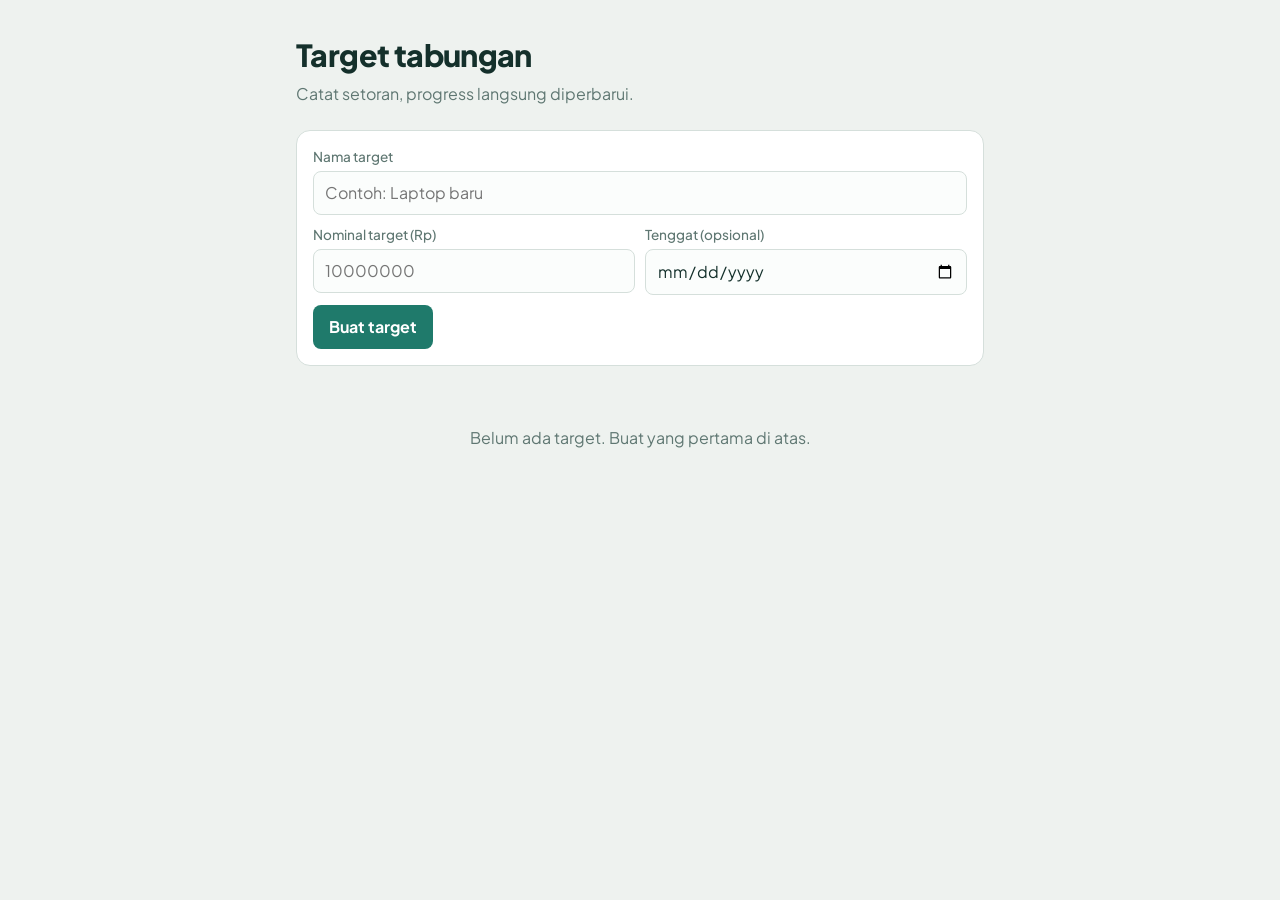
==== index.html @ 968ab819 "First Commit" ====
<!DOCTYPE html>
<html lang="id">
<head>
<meta charset="UTF-8">
<meta name="viewport" content="width=device-width, initial-scale=1">
<title>Target Tabungan</title>
<link rel="preconnect" href="https://fonts.googleapis.com">
<link href="https://fonts.googleapis.com/css2?family=Plus+Jakarta+Sans:wght@400;500;700;800&display=swap" rel="stylesheet">
<link rel="stylesheet" href="style.css">
</head>
<body>
<main>
  <h1>Target tabungan</h1>
  <p class="sub">Catat setoran, progress langsung diperbarui.</p>

  <form class="new-goal" id="goalForm">
    <div class="wide">
      <label for="gName">Nama target</label>
      <input id="gName" required maxlength="60" placeholder="Contoh: Laptop baru">
    </div>
    <div>
      <label for="gTarget">Nominal target (Rp)</label>
      <input id="gTarget" type="number" min="1" required placeholder="10000000">
    </div>
    <div>
      <label for="gDeadline">Tenggat (opsional)</label>
      <input id="gDeadline" type="date">
    </div>
    <div class="wide"><button type="submit">Buat target</button></div>
  </form>

  <section id="goals" aria-live="polite"></section>
</main>

<script src="index.js"></script>
</body>
</html>
---- style.css ----
:root {
    --bg: #eef2ef;
    --surface: #ffffff;
    --ink: #14302b;
    --muted: #5f7772;
    --line: #d5dfdb;
    --fill: #1f7a6b;
    --track: #dfe9e5;
    --coin: #e0a526;
    --danger: #b3412f;
  }
  * { box-sizing: border-box; }
  body {
    margin: 0;
    background: var(--bg);
    color: var(--ink);
    font-family: "Plus Jakarta Sans", system-ui, sans-serif;
    line-height: 1.5;
  }
  main { max-width: 720px; margin: 0 auto; padding: 32px 16px 64px; }
  h1 { font-size: 1.9rem; font-weight: 800; margin: 0 0 4px; letter-spacing: -0.02em; }
  .sub { color: var(--muted); margin: 0 0 24px; }

  form.new-goal {
    display: grid;
    grid-template-columns: 1fr 1fr;
    gap: 10px;
    background: var(--surface);
    border: 1px solid var(--line);
    border-radius: 14px;
    padding: 16px;
    margin-bottom: 28px;
  }
  form.new-goal .wide { grid-column: 1 / -1; }
  label { display: block; font-size: .85rem; font-weight: 500; color: var(--muted); margin-bottom: 4px; }
  input {
    width: 100%;
    font: inherit;
    padding: 9px 11px;
    border: 1px solid var(--line);
    border-radius: 8px;
    background: #fbfdfc;
    color: var(--ink);
  }
  input:focus-visible, button:focus-visible { outline: 3px solid var(--coin); outline-offset: 1px; }
  button {
    font: inherit;
    font-weight: 700;
    cursor: pointer;
    border: 0;
    border-radius: 8px;
    padding: 10px 16px;
    background: var(--fill);
    color: #fff;
  }
  button.ghost { background: transparent; color: var(--muted); font-weight: 500; padding: 4px 8px; }
  button.ghost:hover { color: var(--danger); }
  button.alt { background: var(--track); color: var(--ink); }

  .goal {
    background: var(--surface);
    border: 1px solid var(--line);
    border-radius: 14px;
    padding: 18px;
    margin-bottom: 16px;
  }
  .goal.done { border-color: var(--coin); }
  .goal-head { display: flex; justify-content: space-between; align-items: baseline; gap: 12px; }
  .goal-head h2 { font-size: 1.15rem; margin: 0; }
  .badge { font-size: .8rem; font-weight: 700; background: var(--coin); color: #3d2b00; padding: 2px 10px; border-radius: 99px; }
  .amounts { margin: 10px 0 8px; display: flex; justify-content: space-between; flex-wrap: wrap; gap: 4px; }
  .saved { font-size: 1.5rem; font-weight: 800; letter-spacing: -0.01em; }
  .of { color: var(--muted); }
  .bar { height: 14px; background: var(--track); border-radius: 99px; overflow: hidden; }
  .bar > span {
    display: block;
    height: 100%;
    width: 0;
    background: var(--fill);
    border-radius: 99px;
    transition: width .5s ease;
  }
  .done .bar > span { background: var(--coin); }
  .meta { display: flex; justify-content: space-between; flex-wrap: wrap; gap: 4px; font-size: .88rem; color: var(--muted); margin-top: 8px; }

  .deposit { display: flex; gap: 8px; margin-top: 14px; }
  .deposit input { flex: 1; }
  details { margin-top: 12px; }
  summary { cursor: pointer; font-size: .9rem; color: var(--muted); }
  ul.history { list-style: none; padding: 0; margin: 8px 0 0; }
  ul.history li { display: flex; justify-content: space-between; align-items: center; padding: 6px 0; border-top: 1px solid var(--line); font-size: .92rem; }
  .neg { color: var(--danger); }
  .empty { text-align: center; color: var(--muted); padding: 32px 0; }

  @media (max-width: 480px) {
    form.new-goal { grid-template-columns: 1fr; }
    .deposit { flex-wrap: wrap; }
  }
  @media (prefers-reduced-motion: reduce) { .bar > span { transition: none; } }
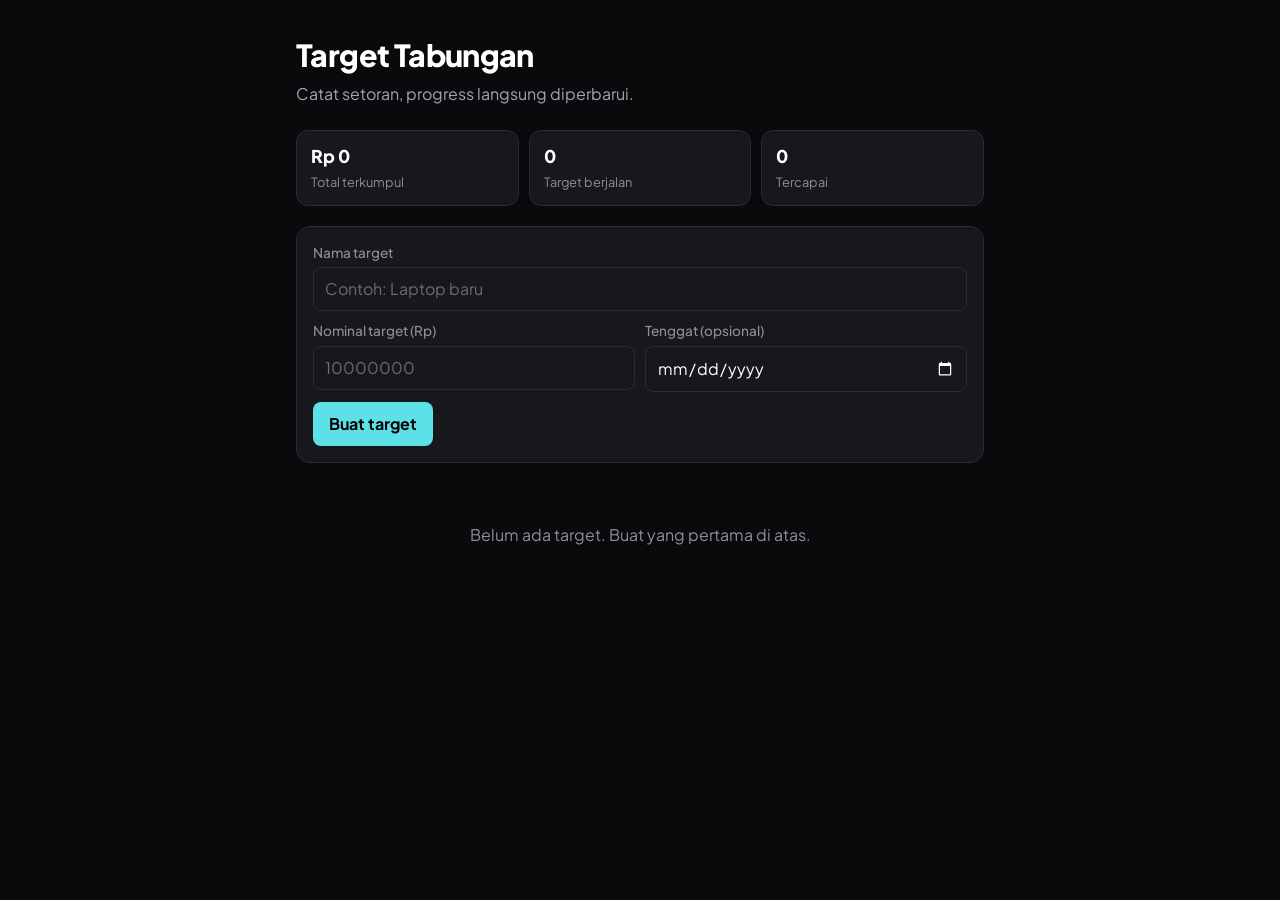
==== commit 5caba0ae: "Upgrade Fitur" ====
--- a/index.html
+++ b/index.html
@@ -3,15 +3,17 @@
 <head>
 <meta charset="UTF-8">
 <meta name="viewport" content="width=device-width, initial-scale=1">
-<title>Target Tabungan</title>
+<title>Tabungin</title>
 <link rel="preconnect" href="https://fonts.googleapis.com">
 <link href="https://fonts.googleapis.com/css2?family=Plus+Jakarta+Sans:wght@400;500;700;800&display=swap" rel="stylesheet">
 <link rel="stylesheet" href="style.css">
 </head>
 <body>
 <main>
-  <h1>Target tabungan</h1>
+  <h1>Target Tabungan</h1>
   <p class="sub">Catat setoran, progress langsung diperbarui.</p>
+
+  <div class="summary" id="summary"></div>
 
   <form class="new-goal" id="goalForm">
     <div class="wide">
@@ -32,6 +34,8 @@
   <section id="goals" aria-live="polite"></section>
 </main>
 
+<div class="toast" id="toast" role="status"></div>
+
 <script src="index.js"></script>
 </body>
 </html>
--- a/style.css
+++ b/style.css
@@ -1,99 +1,156 @@
 :root {
-    --bg: #eef2ef;
-    --surface: #ffffff;
-    --ink: #14302b;
-    --muted: #5f7772;
-    --line: #d5dfdb;
-    --fill: #1f7a6b;
-    --track: #dfe9e5;
-    --coin: #e0a526;
-    --danger: #b3412f;
-  }
-  * { box-sizing: border-box; }
-  body {
-    margin: 0;
-    background: var(--bg);
-    color: var(--ink);
-    font-family: "Plus Jakarta Sans", system-ui, sans-serif;
-    line-height: 1.5;
-  }
-  main { max-width: 720px; margin: 0 auto; padding: 32px 16px 64px; }
-  h1 { font-size: 1.9rem; font-weight: 800; margin: 0 0 4px; letter-spacing: -0.02em; }
-  .sub { color: var(--muted); margin: 0 0 24px; }
+  --bg: #0A0A0C;
+  --surface: #17171C;
+  --ink: #ffffff;
+  --muted: #8E8E9A;
+  --line: #2C2C35;
+  --fill: #5CE1E6;
+  --track: #26262C;
+  --coin: #e0a526;
+  --danger: #ff6b5a;
+}
+* { box-sizing: border-box; }
+body {
+  margin: 0;
+  background: var(--bg);
+  color: var(--ink);
+  font-family: "Plus Jakarta Sans", system-ui, sans-serif;
+  line-height: 1.5;
+  color-scheme: dark; /* ikon kalender di input date jadi terang */
+}
+main { max-width: 720px; margin: 0 auto; padding: 32px 16px 64px; }
+h1 { font-size: 1.9rem; font-weight: 800; margin: 0 0 4px; letter-spacing: -0.02em; }
+.sub { color: #A5A5B0; margin: 0 0 24px; }
 
-  form.new-goal {
-    display: grid;
-    grid-template-columns: 1fr 1fr;
-    gap: 10px;
-    background: var(--surface);
-    border: 1px solid var(--line);
-    border-radius: 14px;
-    padding: 16px;
-    margin-bottom: 28px;
-  }
-  form.new-goal .wide { grid-column: 1 / -1; }
-  label { display: block; font-size: .85rem; font-weight: 500; color: var(--muted); margin-bottom: 4px; }
-  input {
-    width: 100%;
-    font: inherit;
-    padding: 9px 11px;
-    border: 1px solid var(--line);
-    border-radius: 8px;
-    background: #fbfdfc;
-    color: var(--ink);
-  }
-  input:focus-visible, button:focus-visible { outline: 3px solid var(--coin); outline-offset: 1px; }
-  button {
-    font: inherit;
-    font-weight: 700;
-    cursor: pointer;
-    border: 0;
-    border-radius: 8px;
-    padding: 10px 16px;
-    background: var(--fill);
-    color: #fff;
-  }
-  button.ghost { background: transparent; color: var(--muted); font-weight: 500; padding: 4px 8px; }
-  button.ghost:hover { color: var(--danger); }
-  button.alt { background: var(--track); color: var(--ink); }
+/* Ringkasan */
+.summary { display: grid; grid-template-columns: repeat(3, 1fr); gap: 10px; margin-bottom: 20px; }
+.stat { background: var(--surface); border: 1px solid var(--line); border-radius: 12px; padding: 12px 14px; }
+.stat b { display: block; font-size: 1.1rem; font-weight: 800; }
+.stat span { font-size: .8rem; color: var(--muted); }
 
-  .goal {
-    background: var(--surface);
-    border: 1px solid var(--line);
-    border-radius: 14px;
-    padding: 18px;
-    margin-bottom: 16px;
-  }
-  .goal.done { border-color: var(--coin); }
-  .goal-head { display: flex; justify-content: space-between; align-items: baseline; gap: 12px; }
-  .goal-head h2 { font-size: 1.15rem; margin: 0; }
-  .badge { font-size: .8rem; font-weight: 700; background: var(--coin); color: #3d2b00; padding: 2px 10px; border-radius: 99px; }
-  .amounts { margin: 10px 0 8px; display: flex; justify-content: space-between; flex-wrap: wrap; gap: 4px; }
-  .saved { font-size: 1.5rem; font-weight: 800; letter-spacing: -0.01em; }
-  .of { color: var(--muted); }
-  .bar { height: 14px; background: var(--track); border-radius: 99px; overflow: hidden; }
-  .bar > span {
-    display: block;
-    height: 100%;
-    width: 0;
-    background: var(--fill);
-    border-radius: 99px;
-    transition: width .5s ease;
-  }
-  .done .bar > span { background: var(--coin); }
-  .meta { display: flex; justify-content: space-between; flex-wrap: wrap; gap: 4px; font-size: .88rem; color: var(--muted); margin-top: 8px; }
+form.new-goal {
+  display: grid;
+  grid-template-columns: 1fr 1fr;
+  gap: 10px;
+  background: var(--surface);
+  border: 1px solid var(--line);
+  border-radius: 14px;
+  padding: 16px;
+  margin-bottom: 28px;
+}
+form.new-goal .wide { grid-column: 1 / -1; }
+label { display: block; font-size: .85rem; font-weight: 500; color: var(--muted); margin-bottom: 4px; }
+input {
+  width: 100%;
+  font: inherit;
+  padding: 9px 11px;
+  border: 1px solid var(--line);
+  border-radius: 8px;
+  background: transparent;
+  color: var(--ink);
+}
+input::placeholder { color: #6b6b76; }
+input:focus-visible, button:focus-visible { outline: 3px solid var(--coin); outline-offset: 1px; }
+button {
+  font: inherit;
+  font-weight: 700;
+  cursor: pointer;
+  border: 0;
+  border-radius: 8px;
+  padding: 10px 16px;
+  background: var(--fill);
+  color: #000;
+}
+button.ghost { background: transparent; color: var(--muted); font-weight: 500; padding: 4px 8px; }
+button.ghost:hover { color: var(--danger); }
+button.alt { background: var(--track); color: var(--ink); }
+button.alt:hover { background: #31313a; }
 
-  .deposit { display: flex; gap: 8px; margin-top: 14px; }
-  .deposit input { flex: 1; }
-  details { margin-top: 12px; }
-  summary { cursor: pointer; font-size: .9rem; color: var(--muted); }
-  ul.history { list-style: none; padding: 0; margin: 8px 0 0; }
-  ul.history li { display: flex; justify-content: space-between; align-items: center; padding: 6px 0; border-top: 1px solid var(--line); font-size: .92rem; }
-  .neg { color: var(--danger); }
-  .empty { text-align: center; color: var(--muted); padding: 32px 0; }
+.goal {
+  background: var(--surface);
+  border: 1px solid var(--line);
+  border-radius: 14px;
+  padding: 18px;
+  margin-bottom: 16px;
+}
+.goal.done { border-color: var(--coin); }
+.goal-head { display: flex; justify-content: space-between; align-items: baseline; gap: 12px; }
+.goal-head h2 { font-size: 1.15rem; margin: 0; }
+.badge { font-size: .8rem; font-weight: 700; background: var(--coin); color: #3d2b00; padding: 2px 10px; border-radius: 99px; }
+.amounts { margin: 10px 0 8px; display: flex; justify-content: space-between; flex-wrap: wrap; gap: 4px; }
+.saved { font-size: 1.5rem; font-weight: 800; letter-spacing: -0.01em; }
+.of { color: var(--muted); }
 
-  @media (max-width: 480px) {
-    form.new-goal { grid-template-columns: 1fr; }
-    .deposit { flex-wrap: wrap; }
-  }
-  @media (prefers-reduced-motion: reduce) { .bar > span { transition: none; } }+/* Progress bar + penanda 25/50/75% */
+.bar { position: relative; height: 14px; background: var(--track); border-radius: 99px; overflow: hidden; }
+.bar > span {
+  display: block;
+  height: 100%;
+  width: 0;
+  background: var(--fill);
+  border-radius: 99px;
+  transition: width .5s ease;
+}
+.bar::after {
+  content: "";
+  position: absolute;
+  inset: 0;
+  pointer-events: none;
+  background:
+    linear-gradient(var(--surface), var(--surface)) 25% 0 / 2px 100% no-repeat,
+    linear-gradient(var(--surface), var(--surface)) 50% 0 / 2px 100% no-repeat,
+    linear-gradient(var(--surface), var(--surface)) 75% 0 / 2px 100% no-repeat;
+}
+.done .bar > span { background: var(--coin); }
+
+.meta { display: flex; justify-content: space-between; flex-wrap: wrap; gap: 4px; font-size: .88rem; color: var(--muted); margin-top: 8px; }
+.meta .late { color: var(--danger); font-weight: 500; }
+
+.deposit { display: flex; gap: 8px; margin-top: 14px; }
+.deposit input { flex: 1; }
+
+/* Chip nominal cepat */
+.chips { display: flex; gap: 6px; flex-wrap: wrap; margin-top: 8px; }
+button.chip {
+  background: transparent;
+  color: var(--fill);
+  border: 1px solid var(--line);
+  border-radius: 99px;
+  padding: 3px 12px;
+  font-size: .82rem;
+  font-weight: 500;
+}
+button.chip:hover { border-color: var(--fill); }
+
+details { margin-top: 12px; }
+summary { cursor: pointer; font-size: .9rem; color: var(--muted); }
+ul.history { list-style: none; padding: 0; margin: 8px 0 0; }
+ul.history li { display: flex; justify-content: space-between; align-items: center; padding: 6px 0; border-top: 1px solid var(--line); font-size: .92rem; }
+.neg { color: var(--danger); }
+.empty { text-align: center; color: var(--muted); padding: 32px 0; }
+
+/* Toast */
+.toast {
+  position: fixed;
+  left: 50%;
+  bottom: 24px;
+  transform: translate(-50%, 20px);
+  background: var(--fill);
+  color: #000;
+  font-weight: 700;
+  padding: 10px 18px;
+  border-radius: 99px;
+  opacity: 0;
+  pointer-events: none;
+  transition: opacity .25s, transform .25s;
+}
+.toast.show { opacity: 1; transform: translate(-50%, 0); }
+
+@media (max-width: 480px) {
+  form.new-goal { grid-template-columns: 1fr; }
+  .summary { grid-template-columns: 1fr; }
+  .deposit { flex-wrap: wrap; }
+}
+@media (prefers-reduced-motion: reduce) {
+  .bar > span, .toast { transition: none; }
+}
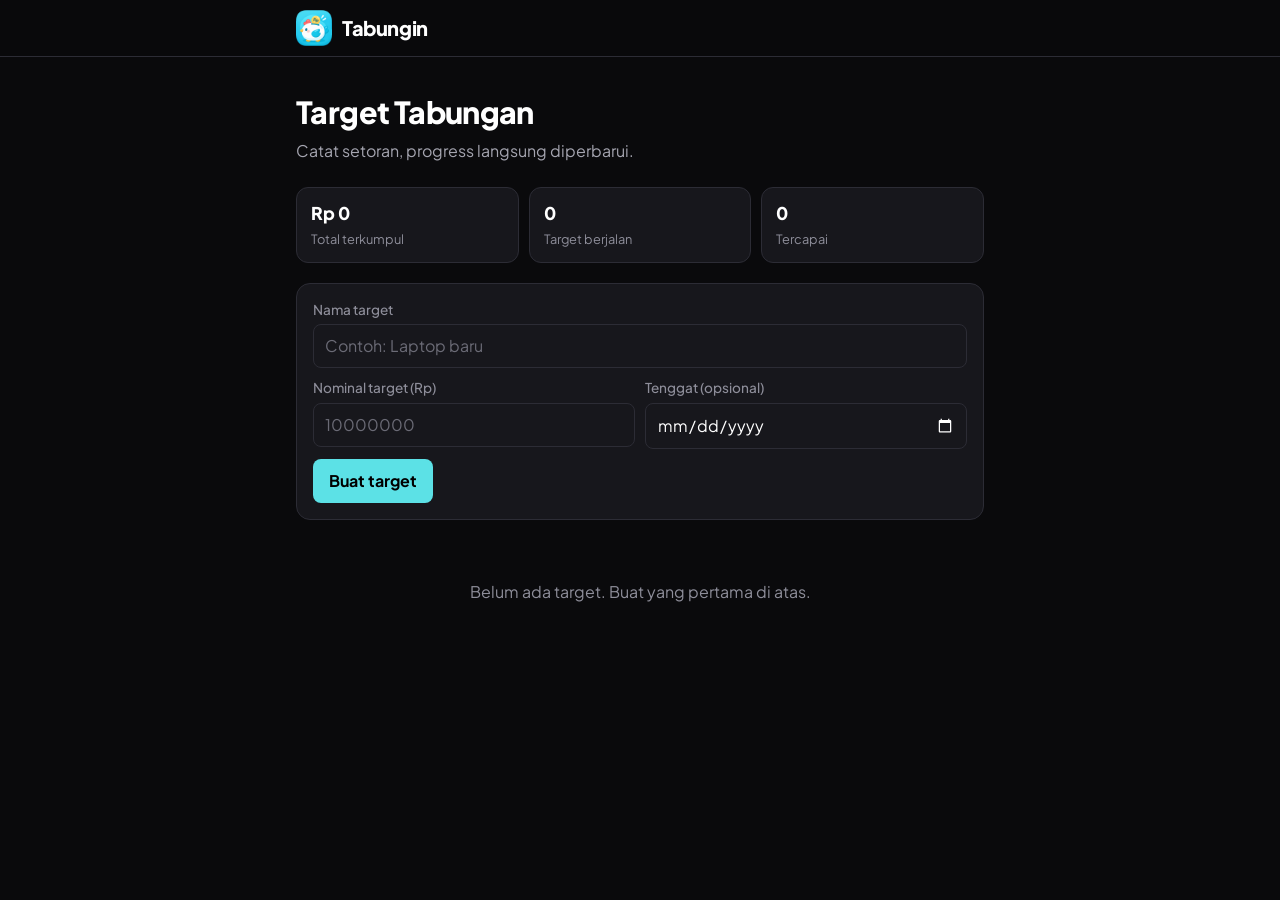
==== commit 6816e4f0: "Tambah Navbar, PWA, & Icon" ====
--- a/index.html
+++ b/index.html
@@ -7,8 +7,18 @@
 <link rel="preconnect" href="https://fonts.googleapis.com">
 <link href="https://fonts.googleapis.com/css2?family=Plus+Jakarta+Sans:wght@400;500;700;800&display=swap" rel="stylesheet">
 <link rel="stylesheet" href="style.css">
+<link rel="manifest" href="manifest.json">
+<meta name="theme-color" content="#0A0A0C">
 </head>
 <body>
+  <header class="navbar">
+    <div class="navbar-inner">
+      <a href="./" class="brand" aria-label="Tabungin">
+        <img class="logo" src="icon-192.png" alt="" width="36" height="36">
+        <span class="brand-name">Tabungin</span>
+      </a>
+    </div>
+  </header>
 <main>
   <h1>Target Tabungan</h1>
   <p class="sub">Catat setoran, progress langsung diperbarui.</p>
--- a/style.css
+++ b/style.css
@@ -146,6 +146,46 @@
 }
 .toast.show { opacity: 1; transform: translate(-50%, 0); }
 
+.navbar {
+  position: sticky;
+  top: 0;
+  z-index: 10;
+  background: rgba(10, 10, 12, 0.85);
+  backdrop-filter: blur(10px);
+  -webkit-backdrop-filter: blur(10px);
+  border-bottom: 1px solid var(--line);
+}
+.navbar-inner {
+  max-width: 720px;
+  margin: 0 auto;
+  padding: 10px 16px;
+  display: flex;
+  align-items: center;
+}
+.brand {
+  display: flex;
+  align-items: center;
+  gap: 10px;
+  color: var(--ink);
+  text-decoration: none;
+}
+.logo {
+  width: 36px;
+  height: 36px;
+  object-fit: contain;
+  flex-shrink: 0;
+}
+.brand-name {
+  font-size: 1.25rem;
+  font-weight: 800;
+  letter-spacing: -0.02em;
+}
+.brand:focus-visible {
+  outline: 3px solid var(--coin);
+  outline-offset: 4px;
+  border-radius: 8px;
+}
+
 @media (max-width: 480px) {
   form.new-goal { grid-template-columns: 1fr; }
   .summary { grid-template-columns: 1fr; }
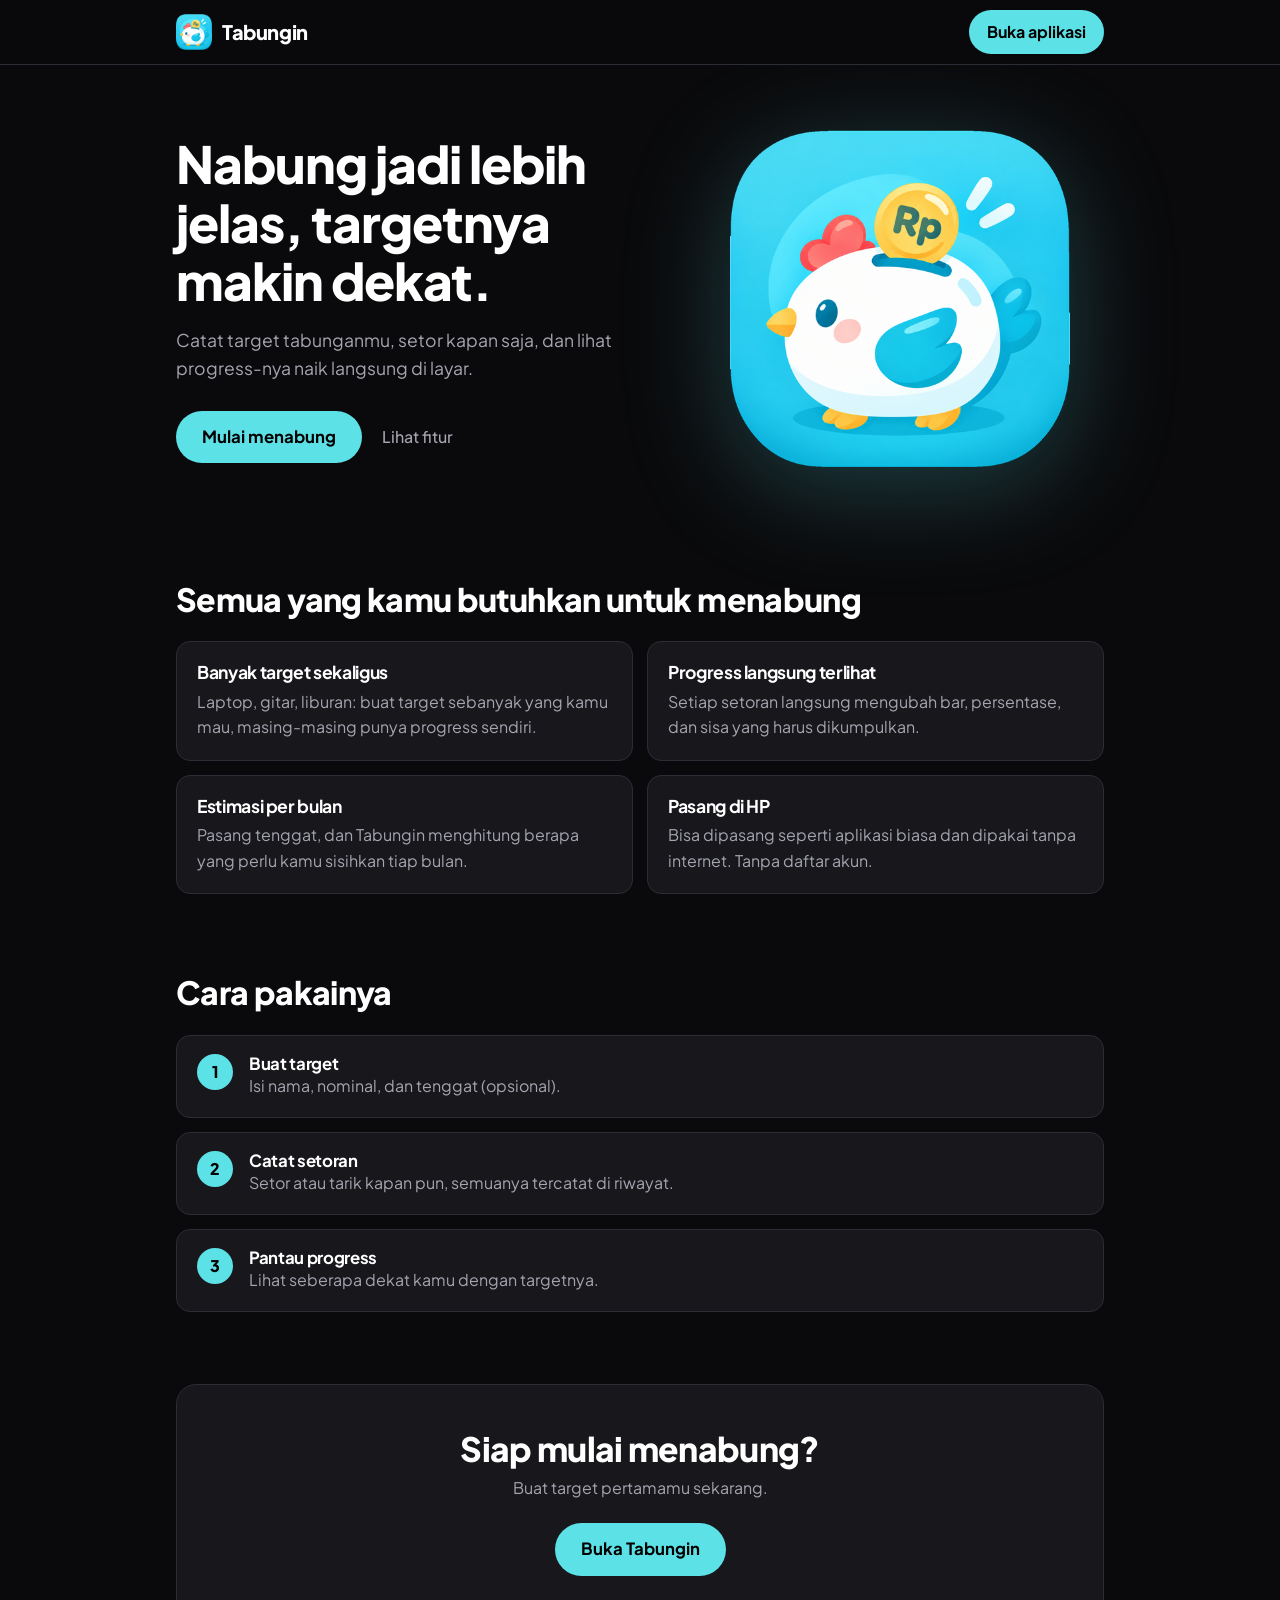
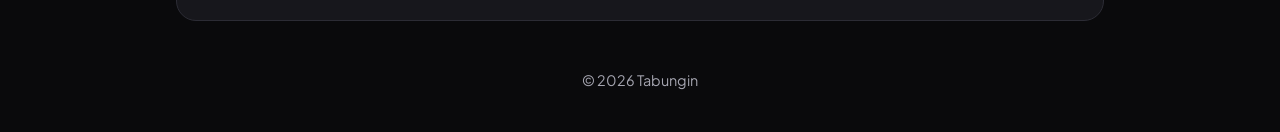
==== commit 109db187: "Tambah landing page" ====
--- a/index.html
+++ b/index.html
@@ -3,49 +3,83 @@
 <head>
 <meta charset="UTF-8">
 <meta name="viewport" content="width=device-width, initial-scale=1">
-<title>Tabungin</title>
+<title>Tabungin: catat target tabungan, pantau progress-nya</title>
+<meta name="description" content="Tabungin membantu kamu mencatat target tabungan dan melihat progress-nya langsung.">
+<link rel="manifest" href="manifest.json">
+<meta name="theme-color" content="#0A0A0C">
+<link rel="icon" href="icon-192.png">
 <link rel="preconnect" href="https://fonts.googleapis.com">
 <link href="https://fonts.googleapis.com/css2?family=Plus+Jakarta+Sans:wght@400;500;700;800&display=swap" rel="stylesheet">
-<link rel="stylesheet" href="style.css">
-<link rel="manifest" href="manifest.json">
-<meta name="theme-color" content="#0A0A0C">
+<link rel="stylesheet" href="landing.css">
 </head>
 <body>
-  <header class="navbar">
-    <div class="navbar-inner">
-      <a href="./" class="brand" aria-label="Tabungin">
-        <img class="logo" src="icon-192.png" alt="" width="36" height="36">
-        <span class="brand-name">Tabungin</span>
-      </a>
+
+<header class="nav">
+  <div class="wrap nav-inner">
+    <a href="./" class="brand" aria-label="Tabungin">
+      <img src="icon-192.png" alt="" width="36" height="36">
+      <span>Tabungin</span>
+    </a>
+    <a class="btn" href="app.html">Buka aplikasi</a>
+  </div>
+</header>
+
+<main>
+  <section class="hero wrap">
+    <div class="hero-text">
+      <h1>Nabung jadi lebih jelas, targetnya makin dekat.</h1>
+      <p>Catat target tabunganmu, setor kapan saja, dan lihat progress-nya naik langsung di layar.</p>
+      <div class="cta">
+        <a class="btn btn-lg" href="app.html">Mulai menabung</a>
+        <a class="link" href="#fitur">Lihat fitur</a>
+      </div>
     </div>
-  </header>
-<main>
-  <h1>Target Tabungan</h1>
-  <p class="sub">Catat setoran, progress langsung diperbarui.</p>
+    <img class="hero-img" src="icon-512.png" alt="Maskot ayam celengan Tabungin" width="320" height="320">
+  </section>
 
-  <div class="summary" id="summary"></div>
+  <section id="fitur" class="wrap section">
+    <h2>Semua yang kamu butuhkan untuk menabung</h2>
+    <div class="grid">
+      <article class="card">
+        <h3>Banyak target sekaligus</h3>
+        <p>Laptop, gitar, liburan: buat target sebanyak yang kamu mau, masing-masing punya progress sendiri.</p>
+      </article>
+      <article class="card">
+        <h3>Progress langsung terlihat</h3>
+        <p>Setiap setoran langsung mengubah bar, persentase, dan sisa yang harus dikumpulkan.</p>
+      </article>
+      <article class="card">
+        <h3>Estimasi per bulan</h3>
+        <p>Pasang tenggat, dan Tabungin menghitung berapa yang perlu kamu sisihkan tiap bulan.</p>
+      </article>
+      <article class="card">
+        <h3>Pasang di HP</h3>
+        <p>Bisa dipasang seperti aplikasi biasa dan dipakai tanpa internet. Tanpa daftar akun.</p>
+      </article>
+    </div>
+  </section>
 
-  <form class="new-goal" id="goalForm">
-    <div class="wide">
-      <label for="gName">Nama target</label>
-      <input id="gName" required maxlength="60" placeholder="Contoh: Laptop baru">
+  <section class="wrap section">
+    <h2>Cara pakainya</h2>
+    <ol class="steps">
+      <li><b>1</b><div><h3>Buat target</h3><p>Isi nama, nominal, dan tenggat (opsional).</p></div></li>
+      <li><b>2</b><div><h3>Catat setoran</h3><p>Setor atau tarik kapan pun, semuanya tercatat di riwayat.</p></div></li>
+      <li><b>3</b><div><h3>Pantau progress</h3><p>Lihat seberapa dekat kamu dengan targetnya.</p></div></li>
+    </ol>
+  </section>
+
+  <section class="wrap">
+    <div class="final">
+      <h2>Siap mulai menabung?</h2>
+      <p>Buat target pertamamu sekarang.</p>
+      <a class="btn btn-lg" href="app.html">Buka Tabungin</a>
     </div>
-    <div>
-      <label for="gTarget">Nominal target (Rp)</label>
-      <input id="gTarget" type="number" min="1" required placeholder="10000000">
-    </div>
-    <div>
-      <label for="gDeadline">Tenggat (opsional)</label>
-      <input id="gDeadline" type="date">
-    </div>
-    <div class="wide"><button type="submit">Buat target</button></div>
-  </form>
-
-  <section id="goals" aria-live="polite"></section>
+  </section>
 </main>
 
-<div class="toast" id="toast" role="status"></div>
+<footer class="footer wrap">
+  <span>© 2026 Tabungin</span>
+</footer>
 
-<script src="index.js"></script>
 </body>
 </html>
--- a/landing.css
+++ b/landing.css
@@ -0,0 +1,126 @@
+:root {
+    --bg: #0A0A0C;
+    --surface: #17171C;
+    --ink: #ffffff;
+    --muted: #A5A5B0;
+    --line: #2C2C35;
+    --fill: #5CE1E6;
+    --coin: #e0a526;
+  }
+  * { box-sizing: border-box; }
+  html { scroll-behavior: smooth; }
+  body {
+    margin: 0;
+    background: var(--bg);
+    color: var(--ink);
+    font-family: "Plus Jakarta Sans", system-ui, sans-serif;
+    line-height: 1.6;
+    color-scheme: dark;
+  }
+  .wrap { max-width: 960px; margin: 0 auto; padding: 0 16px; }
+  a { color: inherit; }
+  h1, h2, h3 { line-height: 1.15; letter-spacing: -0.02em; margin: 0; }
+  p { margin: 0; }
+  
+  /* Navbar */
+  .nav {
+    position: sticky; top: 0; z-index: 10;
+    background: rgba(10, 10, 12, .85);
+    backdrop-filter: blur(10px);
+    -webkit-backdrop-filter: blur(10px);
+    border-bottom: 1px solid var(--line);
+  }
+  .nav-inner { display: flex; align-items: center; justify-content: space-between; padding-top: 10px; padding-bottom: 10px; }
+  .brand { display: flex; align-items: center; gap: 10px; text-decoration: none; font-size: 1.25rem; font-weight: 800; letter-spacing: -0.02em; }
+  .brand img { border-radius: 8px; }
+  
+  /* Tombol */
+  .btn {
+    display: inline-block;
+    background: var(--fill);
+    color: #000;
+    font-weight: 700;
+    text-decoration: none;
+    padding: 9px 18px;
+    border-radius: 99px;
+  }
+  .btn:hover { filter: brightness(1.08); }
+  .btn-lg { padding: 13px 26px; font-size: 1.05rem; }
+  .link { color: var(--muted); text-decoration: none; font-weight: 500; }
+  .link:hover { color: var(--ink); }
+  a:focus-visible { outline: 3px solid var(--coin); outline-offset: 3px; border-radius: 8px; }
+  
+  /* Hero */
+  .hero {
+    display: grid;
+    grid-template-columns: 1.2fr 1fr;
+    align-items: center;
+    gap: 32px;
+    padding-top: 64px;
+    padding-bottom: 56px;
+  }
+  .hero h1 { font-size: clamp(2.1rem, 5vw, 3.2rem); font-weight: 800; }
+  .hero-text p { color: var(--muted); font-size: 1.1rem; margin: 16px 0 28px; max-width: 460px; }
+  .cta { display: flex; align-items: center; gap: 20px; flex-wrap: wrap; }
+  .hero-img {
+    width: 100%; max-width: 340px; height: auto;
+    justify-self: center;
+    filter: drop-shadow(0 20px 50px rgba(92, 225, 230, .25));
+  }
+  
+  /* Section umum */
+  .section { padding-top: 56px; padding-bottom: 24px; }
+  .section h2 { font-size: clamp(1.5rem, 3.5vw, 2rem); font-weight: 800; margin-bottom: 24px; }
+  
+  /* Fitur */
+  .grid { display: grid; grid-template-columns: repeat(2, 1fr); gap: 14px; }
+  .card {
+    background: var(--surface);
+    border: 1px solid var(--line);
+    border-radius: 14px;
+    padding: 20px;
+  }
+  .card h3 { font-size: 1.1rem; margin-bottom: 6px; }
+  .card p { color: var(--muted); }
+  
+  /* Langkah */
+  .steps { list-style: none; margin: 0; padding: 0; display: grid; gap: 14px; }
+  .steps li {
+    display: flex; gap: 16px; align-items: flex-start;
+    background: var(--surface);
+    border: 1px solid var(--line);
+    border-radius: 14px;
+    padding: 18px 20px;
+  }
+  .steps b {
+    flex-shrink: 0;
+    width: 36px; height: 36px;
+    display: grid; place-items: center;
+    background: var(--fill); color: #000;
+    border-radius: 50%;
+    font-weight: 800;
+  }
+  .steps h3 { font-size: 1.05rem; }
+  .steps p { color: var(--muted); }
+  
+  /* CTA akhir */
+  .final {
+    text-align: center;
+    background: var(--surface);
+    border: 1px solid var(--line);
+    border-radius: 20px;
+    padding: 44px 20px;
+    margin: 48px 0 32px;
+  }
+  .final h2 { font-size: clamp(1.5rem, 4vw, 2.1rem); font-weight: 800; }
+  .final p { color: var(--muted); margin: 8px 0 22px; }
+  
+  .footer { color: var(--muted); font-size: .9rem; padding-top: 16px; padding-bottom: 40px; text-align: center; }
+  
+  @media (max-width: 720px) {
+    .hero { grid-template-columns: 1fr; text-align: center; padding-top: 40px; }
+    .hero-text p { margin-left: auto; margin-right: auto; }
+    .cta { justify-content: center; }
+    .hero-img { order: -1; max-width: 220px; }
+    .grid { grid-template-columns: 1fr; }
+  }
